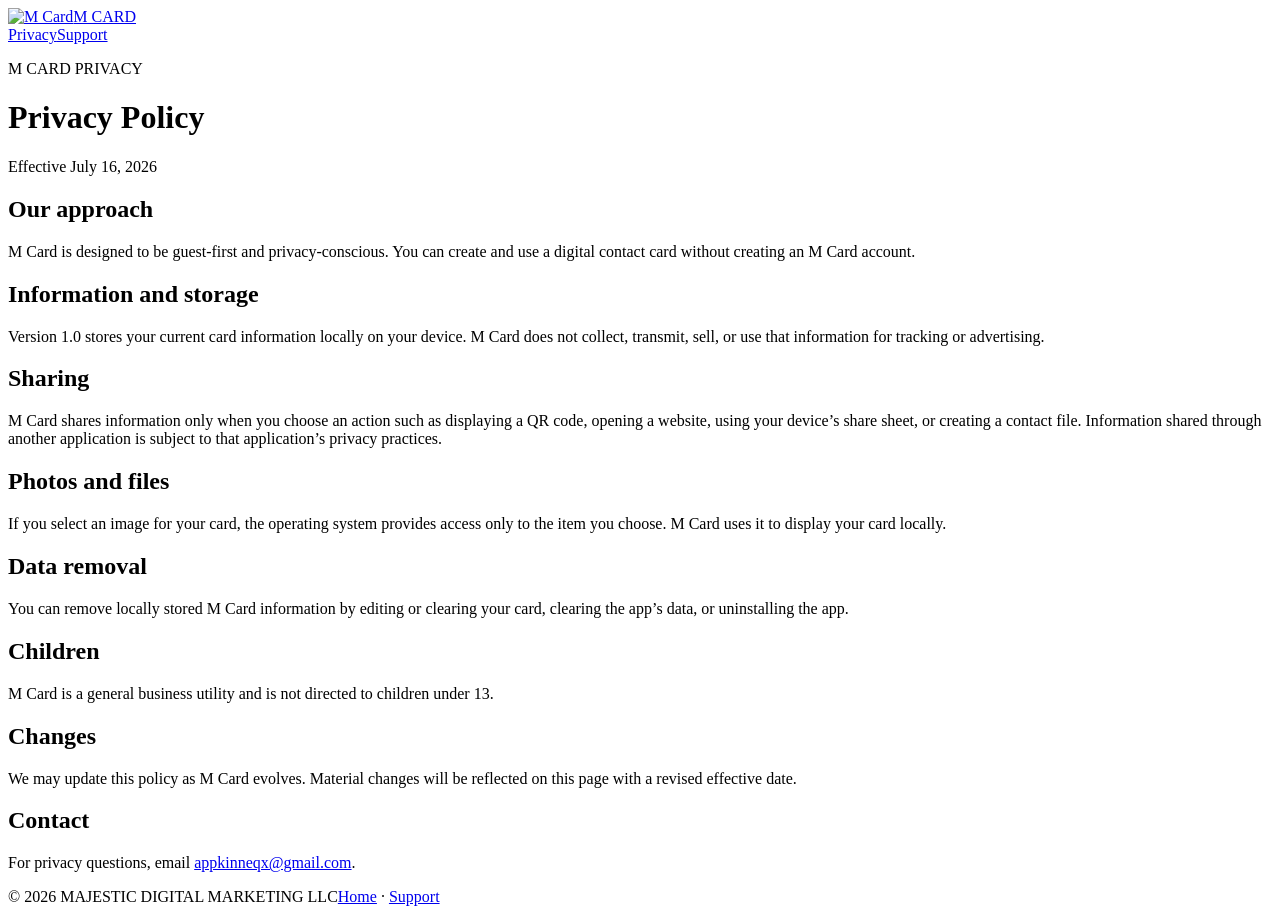
==== privacy/index.html @ f3969128 "Add clean privacy and support URLs" ====
<!doctype html>
<html lang="en">
<head><meta charset="utf-8"><meta name="viewport" content="width=device-width,initial-scale=1"><title>Privacy Policy — M Card</title><link rel="stylesheet" href="styles.css"></head>
<body>
  <header><a class="brand" href="/"><img src="m-card-logo.png" alt="M Card"><span>M CARD</span></a><nav><a href="privacy.html">Privacy</a><a href="support.html">Support</a></nav></header>
  <main class="legal"><p class="eyebrow">M CARD PRIVACY</p><h1>Privacy Policy</h1><p class="updated">Effective July 16, 2026</p>
    <section><h2>Our approach</h2><p>M Card is designed to be guest-first and privacy-conscious. You can create and use a digital contact card without creating an M Card account.</p></section>
    <section><h2>Information and storage</h2><p>Version 1.0 stores your current card information locally on your device. M Card does not collect, transmit, sell, or use that information for tracking or advertising.</p></section>
    <section><h2>Sharing</h2><p>M Card shares information only when you choose an action such as displaying a QR code, opening a website, using your device’s share sheet, or creating a contact file. Information shared through another application is subject to that application’s privacy practices.</p></section>
    <section><h2>Photos and files</h2><p>If you select an image for your card, the operating system provides access only to the item you choose. M Card uses it to display your card locally.</p></section>
    <section><h2>Data removal</h2><p>You can remove locally stored M Card information by editing or clearing your card, clearing the app’s data, or uninstalling the app.</p></section>
    <section><h2>Children</h2><p>M Card is a general business utility and is not directed to children under 13.</p></section>
    <section><h2>Changes</h2><p>We may update this policy as M Card evolves. Material changes will be reflected on this page with a revised effective date.</p></section>
    <section><h2>Contact</h2><p>For privacy questions, email <a href="mailto:appkinneqx@gmail.com">appkinneqx@gmail.com</a>.</p></section>
  </main>
  <footer><span>© 2026 MAJESTIC DIGITAL MARKETING LLC</span><span><a href="/">Home</a> · <a href="support.html">Support</a></span></footer>
</body>
</html>
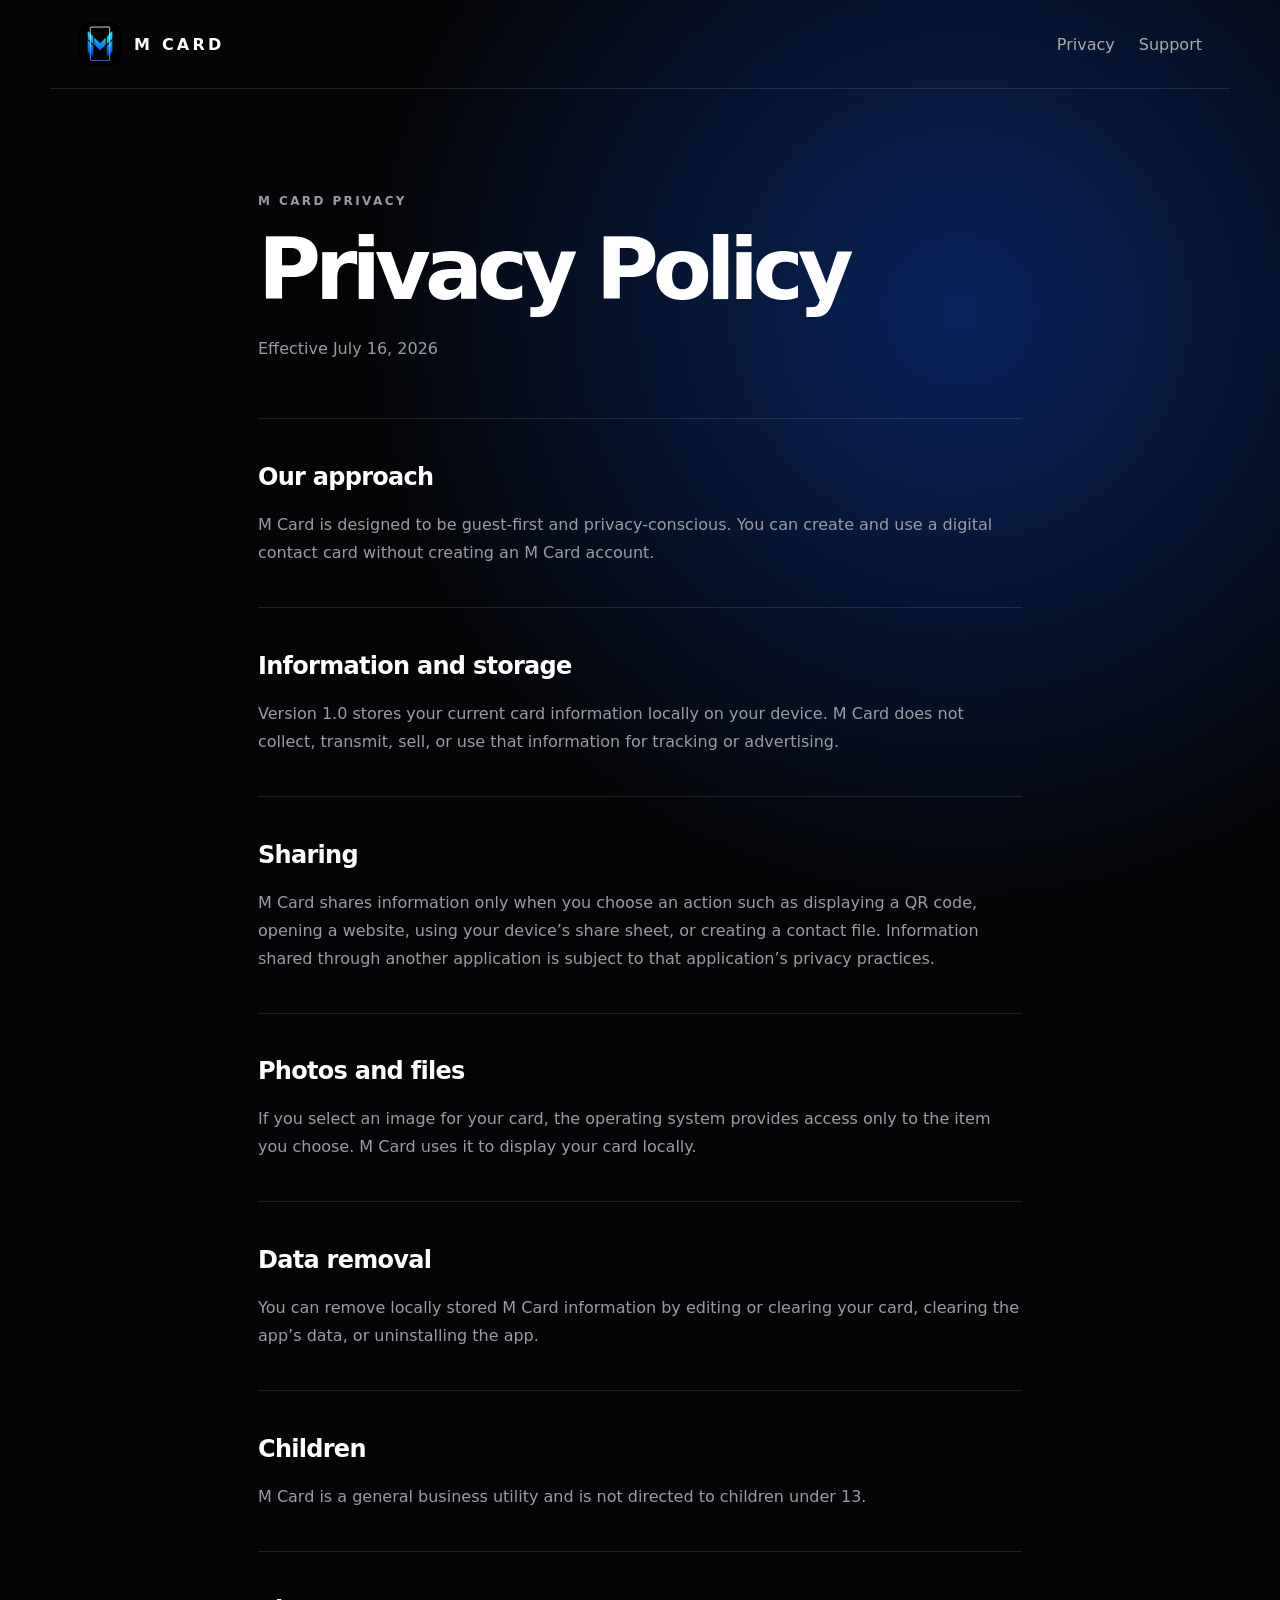
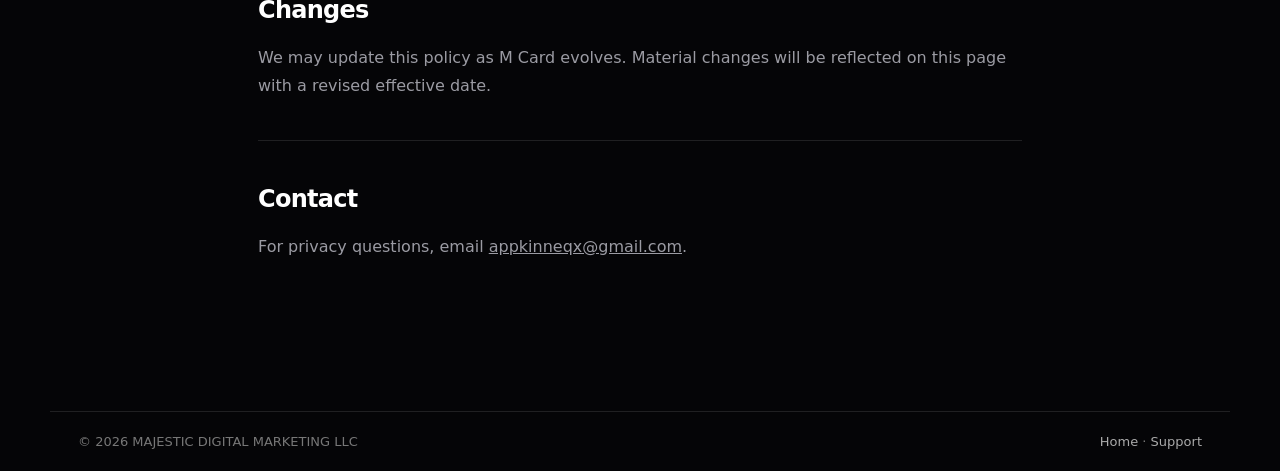
==== commit 81a197e1: "Polish public navigation and asset paths" ====
--- a/privacy/index.html
+++ b/privacy/index.html
@@ -1,8 +1,8 @@
 <!doctype html>
 <html lang="en">
-<head><meta charset="utf-8"><meta name="viewport" content="width=device-width,initial-scale=1"><title>Privacy Policy — M Card</title><link rel="stylesheet" href="styles.css"></head>
+<head><meta charset="utf-8"><meta name="viewport" content="width=device-width,initial-scale=1"><title>Privacy Policy — M Card</title><link rel="stylesheet" href="/styles.css"></head>
 <body>
-  <header><a class="brand" href="/"><img src="m-card-logo.png" alt="M Card"><span>M CARD</span></a><nav><a href="privacy.html">Privacy</a><a href="support.html">Support</a></nav></header>
+  <header><a class="brand" href="/"><img src="/m-card-logo.png" alt="M Card"><span>M CARD</span></a><nav><a href="/privacy">Privacy</a><a href="/support">Support</a></nav></header>
   <main class="legal"><p class="eyebrow">M CARD PRIVACY</p><h1>Privacy Policy</h1><p class="updated">Effective July 16, 2026</p>
     <section><h2>Our approach</h2><p>M Card is designed to be guest-first and privacy-conscious. You can create and use a digital contact card without creating an M Card account.</p></section>
     <section><h2>Information and storage</h2><p>Version 1.0 stores your current card information locally on your device. M Card does not collect, transmit, sell, or use that information for tracking or advertising.</p></section>
@@ -13,6 +13,6 @@
     <section><h2>Changes</h2><p>We may update this policy as M Card evolves. Material changes will be reflected on this page with a revised effective date.</p></section>
     <section><h2>Contact</h2><p>For privacy questions, email <a href="mailto:appkinneqx@gmail.com">appkinneqx@gmail.com</a>.</p></section>
   </main>
-  <footer><span>© 2026 MAJESTIC DIGITAL MARKETING LLC</span><span><a href="/">Home</a> · <a href="support.html">Support</a></span></footer>
+  <footer><span>© 2026 MAJESTIC DIGITAL MARKETING LLC</span><span><a href="/">Home</a> · <a href="/support">Support</a></span></footer>
 </body>
 </html>
--- a/styles.css
+++ b/styles.css
@@ -0,0 +1 @@
+:root{color-scheme:dark;--lime:#d8ff52;--muted:#9b9ba3;--line:rgba(255,255,255,.11)}*{box-sizing:border-box}body{margin:0;background:radial-gradient(circle at 75% 15%,#08235b 0,transparent 30%),#050507;color:#fff;font-family:Inter,ui-sans-serif,system-ui,-apple-system,BlinkMacSystemFont,"Segoe UI",sans-serif;min-height:100vh}a{color:inherit}header,footer{max-width:1180px;margin:auto;padding:22px 28px;display:flex;align-items:center;justify-content:space-between;border-bottom:1px solid var(--line)}footer{border:0;border-top:1px solid var(--line);color:#777;font-size:13px;gap:20px}.brand{display:flex;align-items:center;gap:12px;text-decoration:none;font-weight:900;letter-spacing:.2em}.brand img{width:44px;height:44px;border-radius:12px}nav{display:flex;gap:24px}nav a,footer a{color:#aaa;text-decoration:none}.hero{max-width:1180px;margin:auto;padding:100px 28px 80px;display:grid;grid-template-columns:1.15fr .85fr;align-items:center;gap:70px}.eyebrow{color:var(--lime);font-size:12px;font-weight:900;letter-spacing:.2em}.hero h1,.legal h1{font-size:clamp(54px,8vw,104px);line-height:.92;letter-spacing:-.07em;margin:18px 0 26px}.lead{color:var(--muted);font-size:20px;line-height:1.65;max-width:650px}.badge{display:inline-flex;margin-top:28px;background:var(--lime);color:#050507;padding:15px 20px;border-radius:16px;font-weight:800}.mark{display:flex;justify-content:center}.mark img{width:min(100%,430px);border-radius:26%;box-shadow:0 35px 100px #015cff45}.features{max-width:1180px;margin:0 auto 90px;padding:0 28px;display:grid;grid-template-columns:repeat(3,1fr);gap:16px}.features article,.support-card{padding:30px;border:1px solid var(--line);border-radius:28px;background:rgba(255,255,255,.035)}h2{letter-spacing:-.03em}.features p,.legal p{color:var(--muted);line-height:1.75}.legal{max-width:820px;margin:auto;padding:90px 28px 110px}.legal h1{font-size:clamp(52px,8vw,86px)}.legal section{padding:24px 0;border-top:1px solid var(--line)}.legal h3{margin-top:26px}.updated{margin-bottom:55px}.email{color:var(--lime);font-weight:800}@media(max-width:760px){header{padding:16px 20px}nav{gap:14px}.hero{grid-template-columns:1fr;padding-top:70px}.mark{grid-row:1}.mark img{width:220px}.features{grid-template-columns:1fr}.hero h1{font-size:56px}footer{flex-direction:column;align-items:flex-start}}
